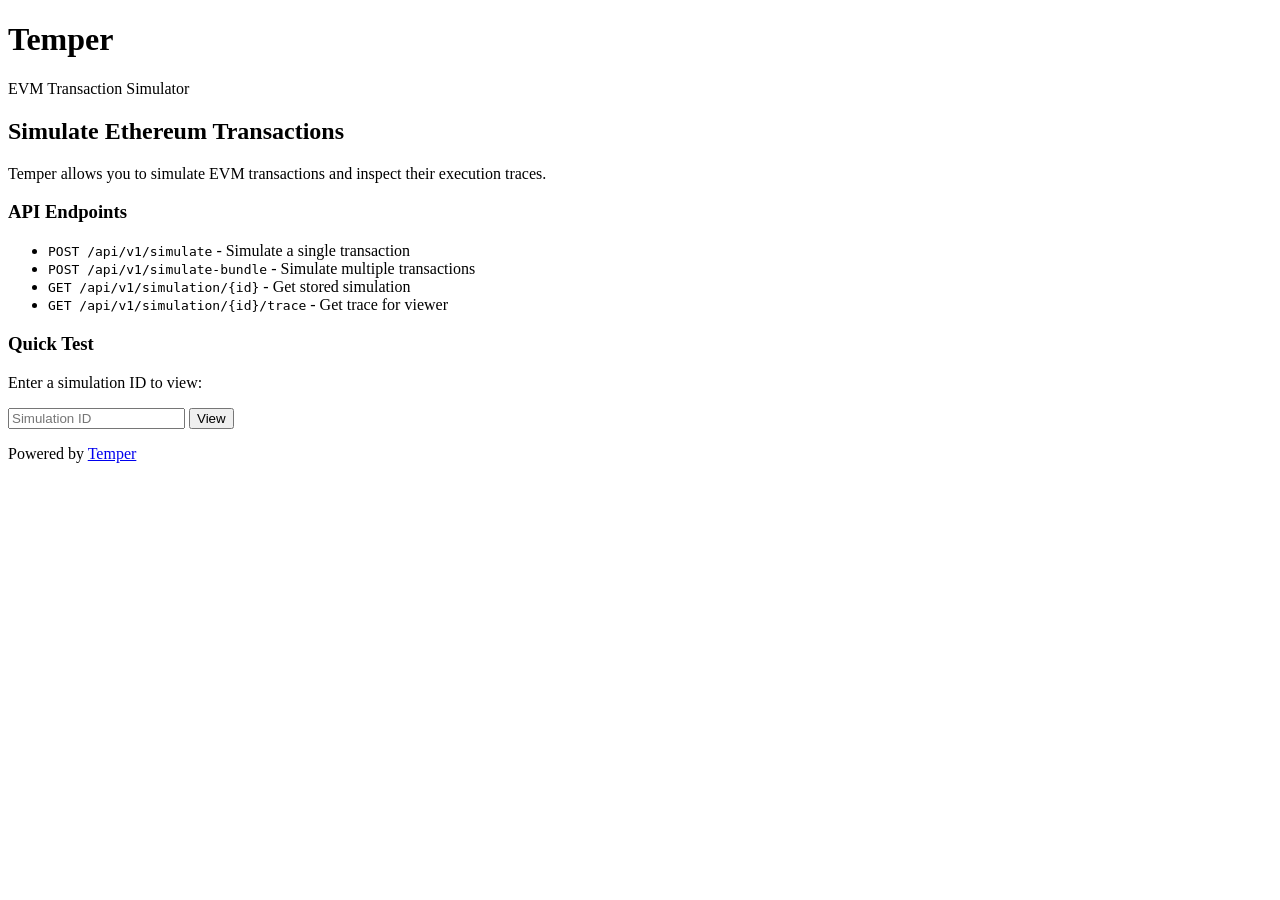
==== web/index.html @ f17a9ed3 "Add simulation viewer UI, debugger, docs, and deployment configs - Restructured into workspace with " ====
<!DOCTYPE html>
<html lang="en">
<head>
    <meta charset="UTF-8">
    <meta name="viewport" content="width=device-width, initial-scale=1.0">
    <title>Temper - EVM Transaction Simulator</title>
    <link rel="stylesheet" href="/static/style.css">
</head>
<body>
    <div id="app">
        <header>
            <h1>Temper</h1>
            <p class="subtitle">EVM Transaction Simulator</p>
        </header>

        <main>
            <section class="intro">
                <h2>Simulate Ethereum Transactions</h2>
                <p>Temper allows you to simulate EVM transactions and inspect their execution traces.</p>

                <div class="api-info">
                    <h3>API Endpoints</h3>
                    <ul>
                        <li><code>POST /api/v1/simulate</code> - Simulate a single transaction</li>
                        <li><code>POST /api/v1/simulate-bundle</code> - Simulate multiple transactions</li>
                        <li><code>GET /api/v1/simulation/{id}</code> - Get stored simulation</li>
                        <li><code>GET /api/v1/simulation/{id}/trace</code> - Get trace for viewer</li>
                    </ul>
                </div>
            </section>

            <section class="quick-test">
                <h3>Quick Test</h3>
                <p>Enter a simulation ID to view:</p>
                <form id="view-form">
                    <input type="text" id="sim-id" placeholder="Simulation ID" />
                    <button type="submit">View</button>
                </form>
            </section>
        </main>

        <footer>
            <p>Powered by <a href="https://github.com/EnsoFinance/temper">Temper</a></p>
        </footer>
    </div>

    <script>
        document.getElementById('view-form').addEventListener('submit', function(e) {
            e.preventDefault();
            const id = document.getElementById('sim-id').value.trim();
            if (id) {
                window.location.href = '/simulation/' + id;
            }
        });
    </script>
</body>
</html>
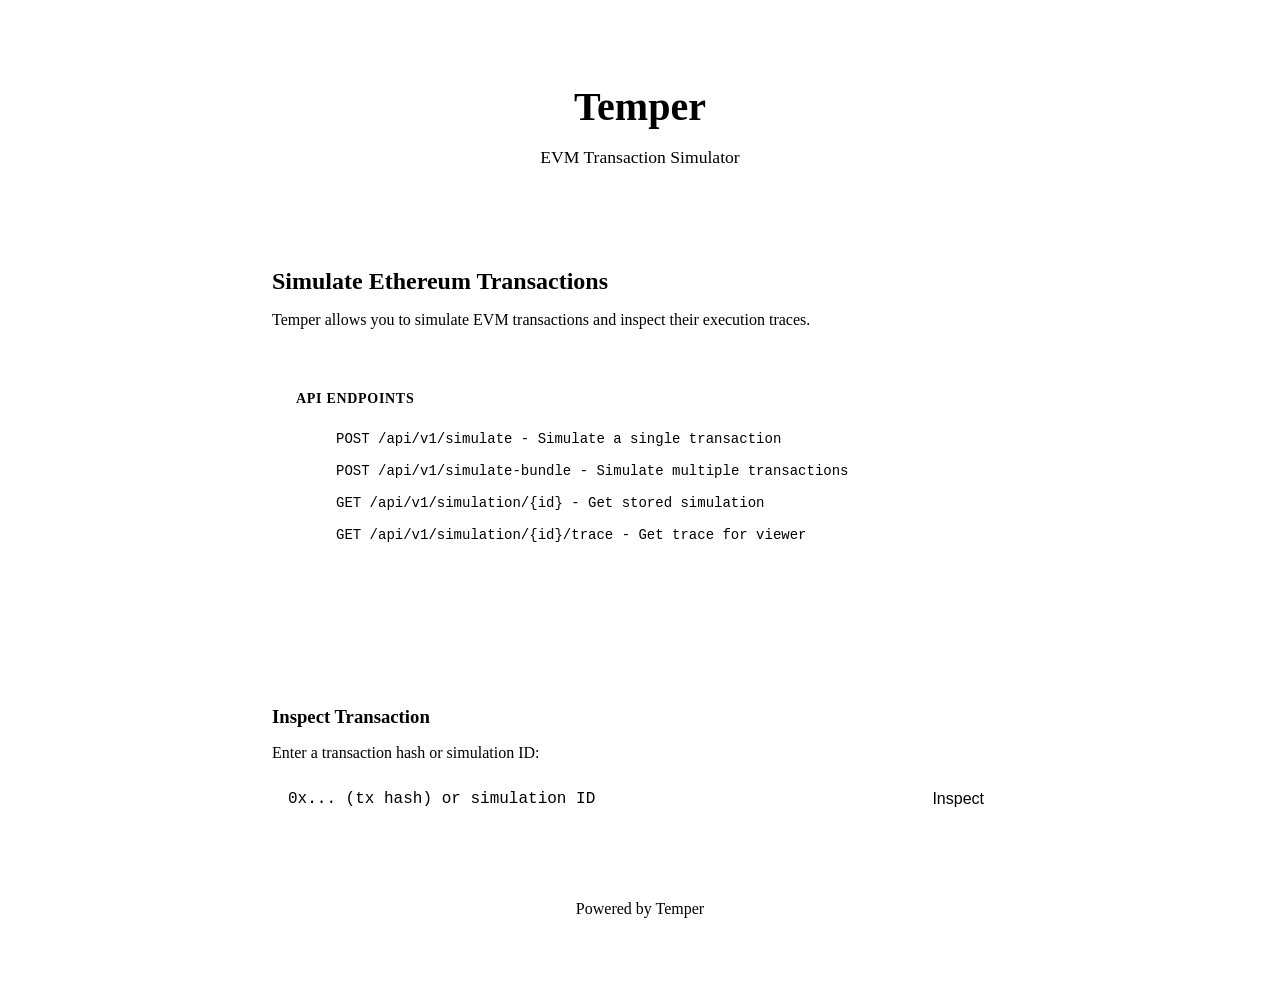
==== commit 066b4fa5: "Update index.html with styled UI and tx hash input - Added inline styles for dark theme - Added chai" ====
--- a/web/index.html
+++ b/web/index.html
@@ -5,6 +5,138 @@
     <meta name="viewport" content="width=device-width, initial-scale=1.0">
     <title>Temper - EVM Transaction Simulator</title>
     <link rel="stylesheet" href="/static/style.css">
+    <style>
+        #app {
+            max-width: 800px;
+            margin: 0 auto;
+            padding: 3rem 2rem;
+        }
+        header {
+            text-align: center;
+            margin-bottom: 3rem;
+            border-bottom: none;
+        }
+        header h1 {
+            font-size: 2.5rem;
+            margin-bottom: 0.5rem;
+        }
+        .subtitle {
+            color: var(--text-secondary);
+            font-size: 1.1rem;
+        }
+        .intro {
+            background: var(--bg-secondary);
+            border: 1px solid var(--border-color);
+            border-radius: 12px;
+            padding: 2rem;
+            margin-bottom: 2rem;
+        }
+        .intro h2 {
+            margin-bottom: 1rem;
+            font-size: 1.5rem;
+        }
+        .intro p {
+            color: var(--text-secondary);
+            margin-bottom: 1.5rem;
+        }
+        .api-info {
+            background: var(--bg-tertiary);
+            border-radius: 8px;
+            padding: 1.5rem;
+        }
+        .api-info h3 {
+            font-size: 0.875rem;
+            text-transform: uppercase;
+            letter-spacing: 0.05em;
+            color: var(--text-muted);
+            margin-bottom: 1rem;
+        }
+        .api-info ul {
+            list-style: none;
+        }
+        .api-info li {
+            padding: 0.5rem 0;
+            font-family: 'IBM Plex Mono', monospace;
+            font-size: 0.875rem;
+            color: var(--text-secondary);
+        }
+        .api-info code {
+            color: var(--accent-blue);
+        }
+        .quick-test {
+            background: var(--bg-secondary);
+            border: 1px solid var(--border-color);
+            border-radius: 12px;
+            padding: 2rem;
+        }
+        .quick-test h3 {
+            margin-bottom: 0.5rem;
+        }
+        .quick-test p {
+            color: var(--text-secondary);
+            margin-bottom: 1rem;
+        }
+        #view-form {
+            display: flex;
+            gap: 0.75rem;
+            flex-wrap: wrap;
+        }
+        #sim-id {
+            flex: 1;
+            min-width: 200px;
+            padding: 0.75rem 1rem;
+            font-size: 1rem;
+            font-family: 'IBM Plex Mono', monospace;
+            background: var(--bg-tertiary);
+            border: 1px solid var(--border-color);
+            border-radius: 8px;
+            color: var(--text-primary);
+            outline: none;
+            transition: border-color 0.2s;
+        }
+        #sim-id:focus {
+            border-color: var(--accent-blue);
+        }
+        #sim-id::placeholder {
+            color: var(--text-muted);
+        }
+        #chain-select {
+            padding: 0.75rem 1rem;
+            font-size: 0.875rem;
+            background: var(--bg-tertiary);
+            border: 1px solid var(--border-color);
+            border-radius: 8px;
+            color: var(--text-primary);
+            cursor: pointer;
+            outline: none;
+        }
+        #chain-select:focus {
+            border-color: var(--accent-blue);
+        }
+        #view-form button {
+            padding: 0.75rem 1.5rem;
+            font-size: 1rem;
+            font-weight: 500;
+            background: var(--accent-blue);
+            border: none;
+            border-radius: 8px;
+            color: #000;
+            cursor: pointer;
+            transition: opacity 0.2s;
+        }
+        #view-form button:hover {
+            opacity: 0.9;
+        }
+        footer {
+            text-align: center;
+            margin-top: 3rem;
+            color: var(--text-muted);
+        }
+        footer a {
+            color: var(--accent-blue);
+            text-decoration: none;
+        }
+    </style>
 </head>
 <body>
     <div id="app">
@@ -30,11 +162,21 @@
             </section>
 
             <section class="quick-test">
-                <h3>Quick Test</h3>
-                <p>Enter a simulation ID to view:</p>
+                <h3>Inspect Transaction</h3>
+                <p>Enter a transaction hash or simulation ID:</p>
                 <form id="view-form">
-                    <input type="text" id="sim-id" placeholder="Simulation ID" />
-                    <button type="submit">View</button>
+                    <input type="text" id="sim-id" placeholder="0x... (tx hash) or simulation ID" />
+                    <select id="chain-select">
+                        <option value="1">Ethereum</option>
+                        <option value="42161">Arbitrum</option>
+                        <option value="10">Optimism</option>
+                        <option value="137">Polygon</option>
+                        <option value="8453">Base</option>
+                        <option value="56">BSC</option>
+                        <option value="43114">Avalanche</option>
+                        <option value="100">Gnosis</option>
+                    </select>
+                    <button type="submit">Inspect</button>
                 </form>
             </section>
         </main>
@@ -47,11 +189,35 @@
     <script>
         document.getElementById('view-form').addEventListener('submit', function(e) {
             e.preventDefault();
-            const id = document.getElementById('sim-id').value.trim();
-            if (id) {
-                window.location.href = '/simulation/' + id;
+            const input = document.getElementById('sim-id').value.trim();
+            const chainId = document.getElementById('chain-select').value;
+
+            if (!input) return;
+
+            // Check if it's a transaction hash (0x + 64 hex chars)
+            const isTxHash = /^0x[a-fA-F0-9]{64}$/.test(input);
+
+            if (isTxHash) {
+                // Redirect to debugger with tx hash
+                window.location.href = '/debug?tx=' + input + '&chain=' + chainId;
+            } else {
+                // Assume it's a simulation ID
+                window.location.href = '/simulation/' + input;
             }
         });
+
+        // Hide chain selector initially, show only for tx hashes
+        const input = document.getElementById('sim-id');
+        const chainSelect = document.getElementById('chain-select');
+
+        input.addEventListener('input', function() {
+            const value = this.value.trim();
+            const isTxHash = /^0x[a-fA-F0-9]{64}$/.test(value) || (value.startsWith('0x') && value.length > 10);
+            chainSelect.style.display = isTxHash ? 'inline-block' : 'none';
+        });
+
+        // Initially hide chain selector
+        chainSelect.style.display = 'none';
     </script>
 </body>
 </html>
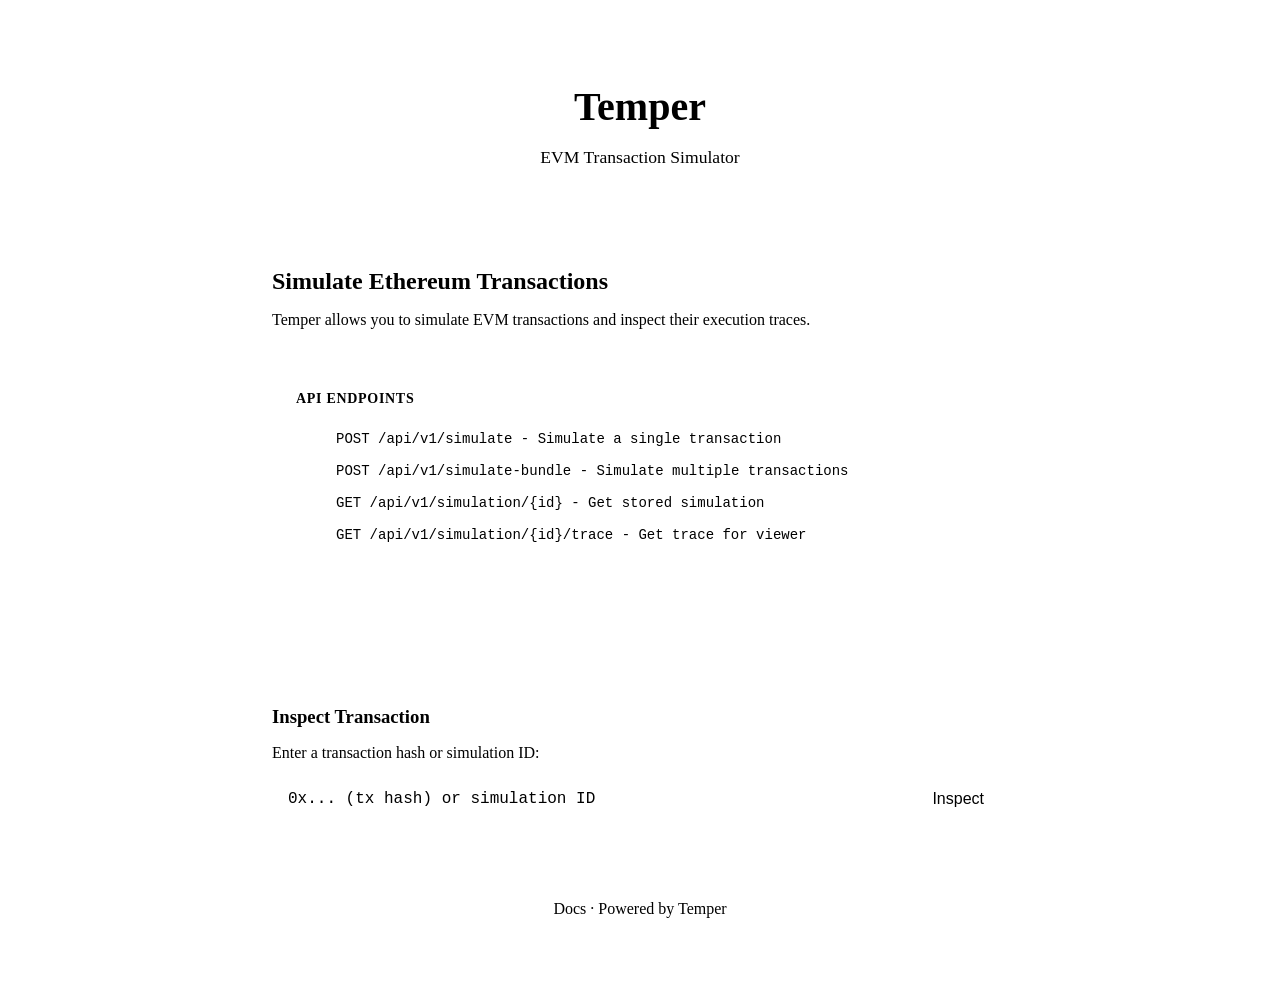
==== commit 66404fef: "Add in-website docs page and fix debugger precompile filter for Tempo - /docs: full single-page docu" ====
--- a/web/index.html
+++ b/web/index.html
@@ -167,14 +167,21 @@
                 <form id="view-form">
                     <input type="text" id="sim-id" placeholder="0x... (tx hash) or simulation ID" />
                     <select id="chain-select">
-                        <option value="1">Ethereum</option>
-                        <option value="42161">Arbitrum</option>
-                        <option value="10">Optimism</option>
-                        <option value="137">Polygon</option>
-                        <option value="8453">Base</option>
-                        <option value="56">BSC</option>
-                        <option value="43114">Avalanche</option>
-                        <option value="100">Gnosis</option>
+                        <optgroup label="Tempo">
+                            <option value="4217">Tempo Mainnet</option>
+                            <option value="42429">Tempo Testnet</option>
+                            <option value="42431">Tempo Moderato</option>
+                        </optgroup>
+                        <optgroup label="Ethereum L1/L2">
+                            <option value="1">Ethereum</option>
+                            <option value="42161">Arbitrum</option>
+                            <option value="10">Optimism</option>
+                            <option value="137">Polygon</option>
+                            <option value="8453">Base</option>
+                            <option value="56">BSC</option>
+                            <option value="43114">Avalanche</option>
+                            <option value="100">Gnosis</option>
+                        </optgroup>
                     </select>
                     <button type="submit">Inspect</button>
                 </form>
@@ -182,15 +189,16 @@
         </main>
 
         <footer>
-            <p>Powered by <a href="https://github.com/EnsoFinance/temper">Temper</a></p>
+            <p><a href="/docs">Docs</a> · Powered by <a href="https://github.com/milonite/temper-test">Temper</a></p>
         </footer>
     </div>
 
     <script>
-        document.getElementById('view-form').addEventListener('submit', function(e) {
+        document.getElementById('view-form').addEventListener('submit', async function(e) {
             e.preventDefault();
             const input = document.getElementById('sim-id').value.trim();
             const chainId = document.getElementById('chain-select').value;
+            const button = this.querySelector('button');
 
             if (!input) return;
 
@@ -198,8 +206,37 @@
             const isTxHash = /^0x[a-fA-F0-9]{64}$/.test(input);
 
             if (isTxHash) {
-                // Redirect to debugger with tx hash
-                window.location.href = '/debug?tx=' + input + '&chain=' + chainId;
+                // For tx hashes, call simulate API to fetch and store the trace
+                button.disabled = true;
+                button.textContent = 'Loading...';
+
+                try {
+                    const response = await fetch('/api/v1/simulate', {
+                        method: 'POST',
+                        headers: { 'Content-Type': 'application/json' },
+                        body: JSON.stringify({
+                            chain_id: parseInt(chainId),
+                            tx_hash: input
+                        })
+                    });
+
+                    if (!response.ok) {
+                        throw new Error('Failed to fetch transaction');
+                    }
+
+                    const result = await response.json();
+                    // Redirect to simulation view (which has the debugger button)
+                    if (result.id) {
+                        window.location.href = '/simulation/' + result.id;
+                    } else {
+                        // Fallback to debugger if no ID returned
+                        window.location.href = '/debug?tx=' + input + '&chain=' + chainId;
+                    }
+                } catch (err) {
+                    alert('Error: ' + err.message);
+                    button.disabled = false;
+                    button.textContent = 'Inspect';
+                }
             } else {
                 // Assume it's a simulation ID
                 window.location.href = '/simulation/' + input;
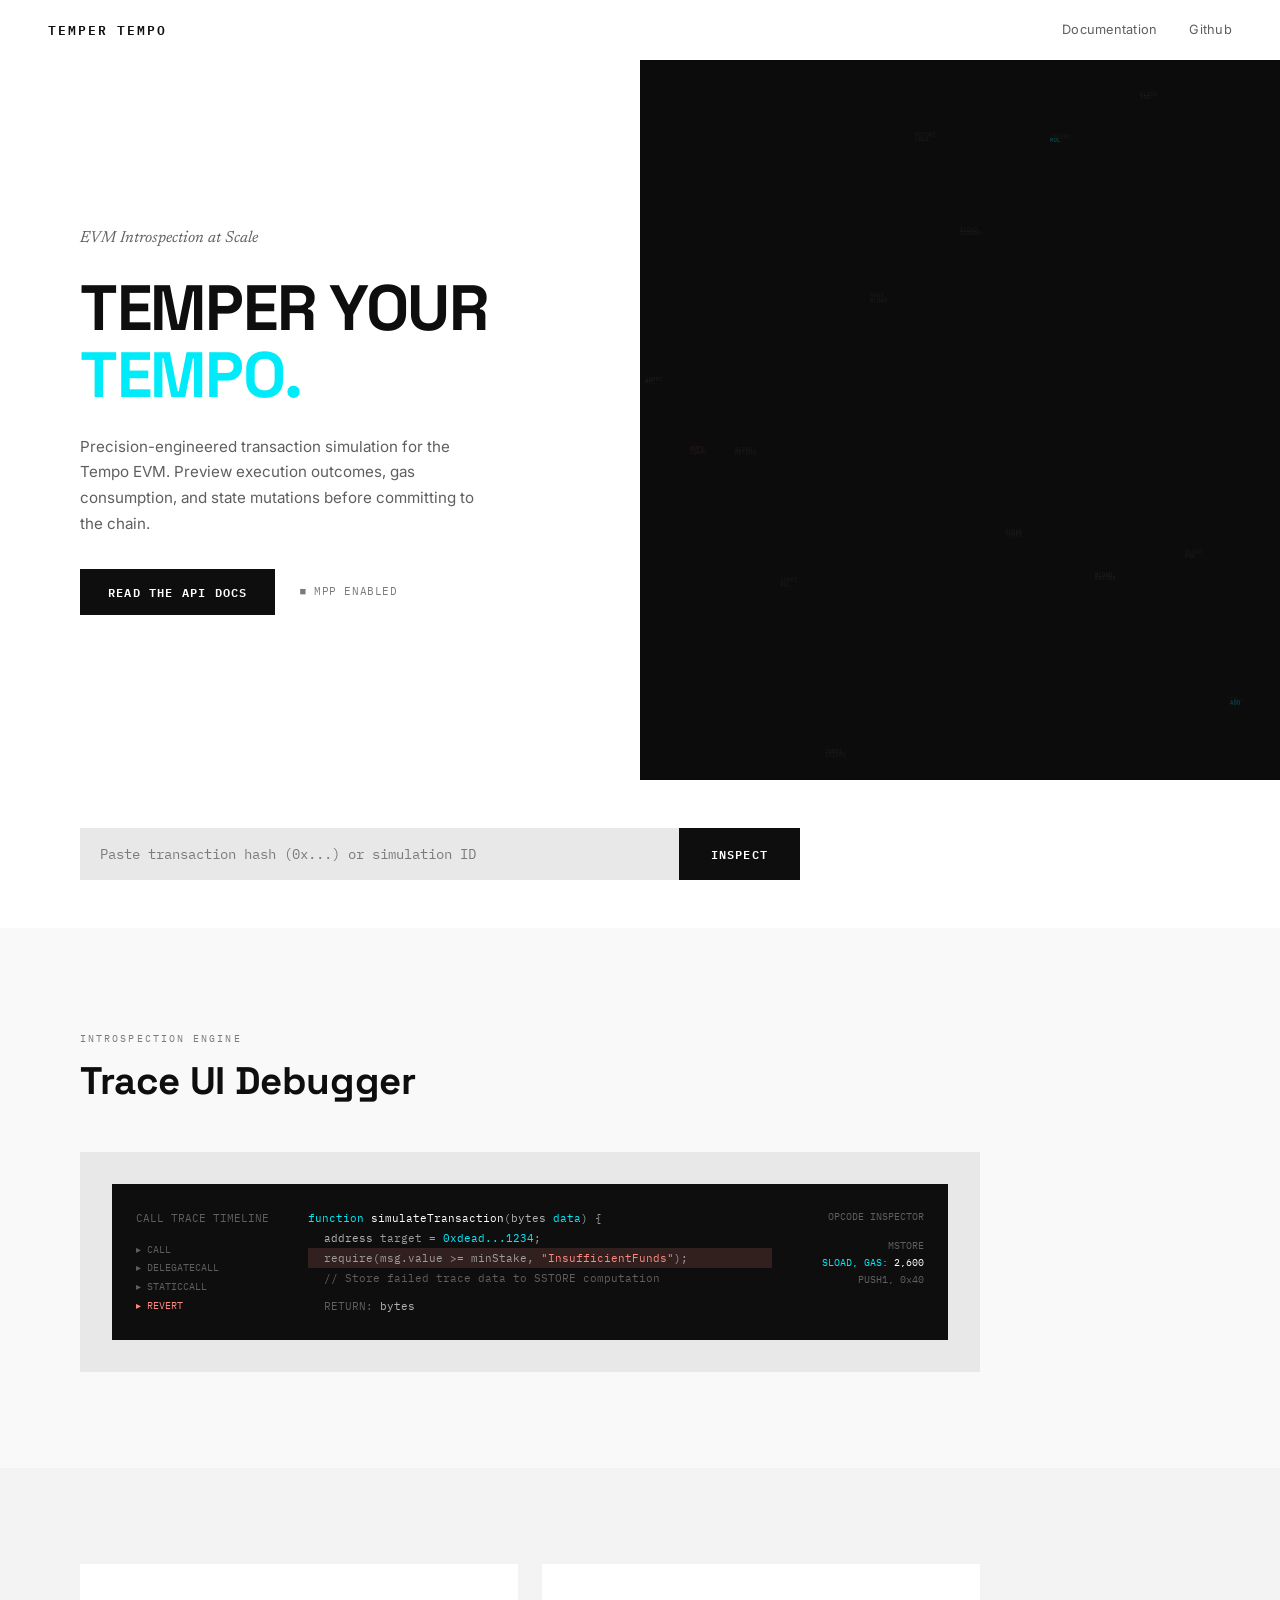
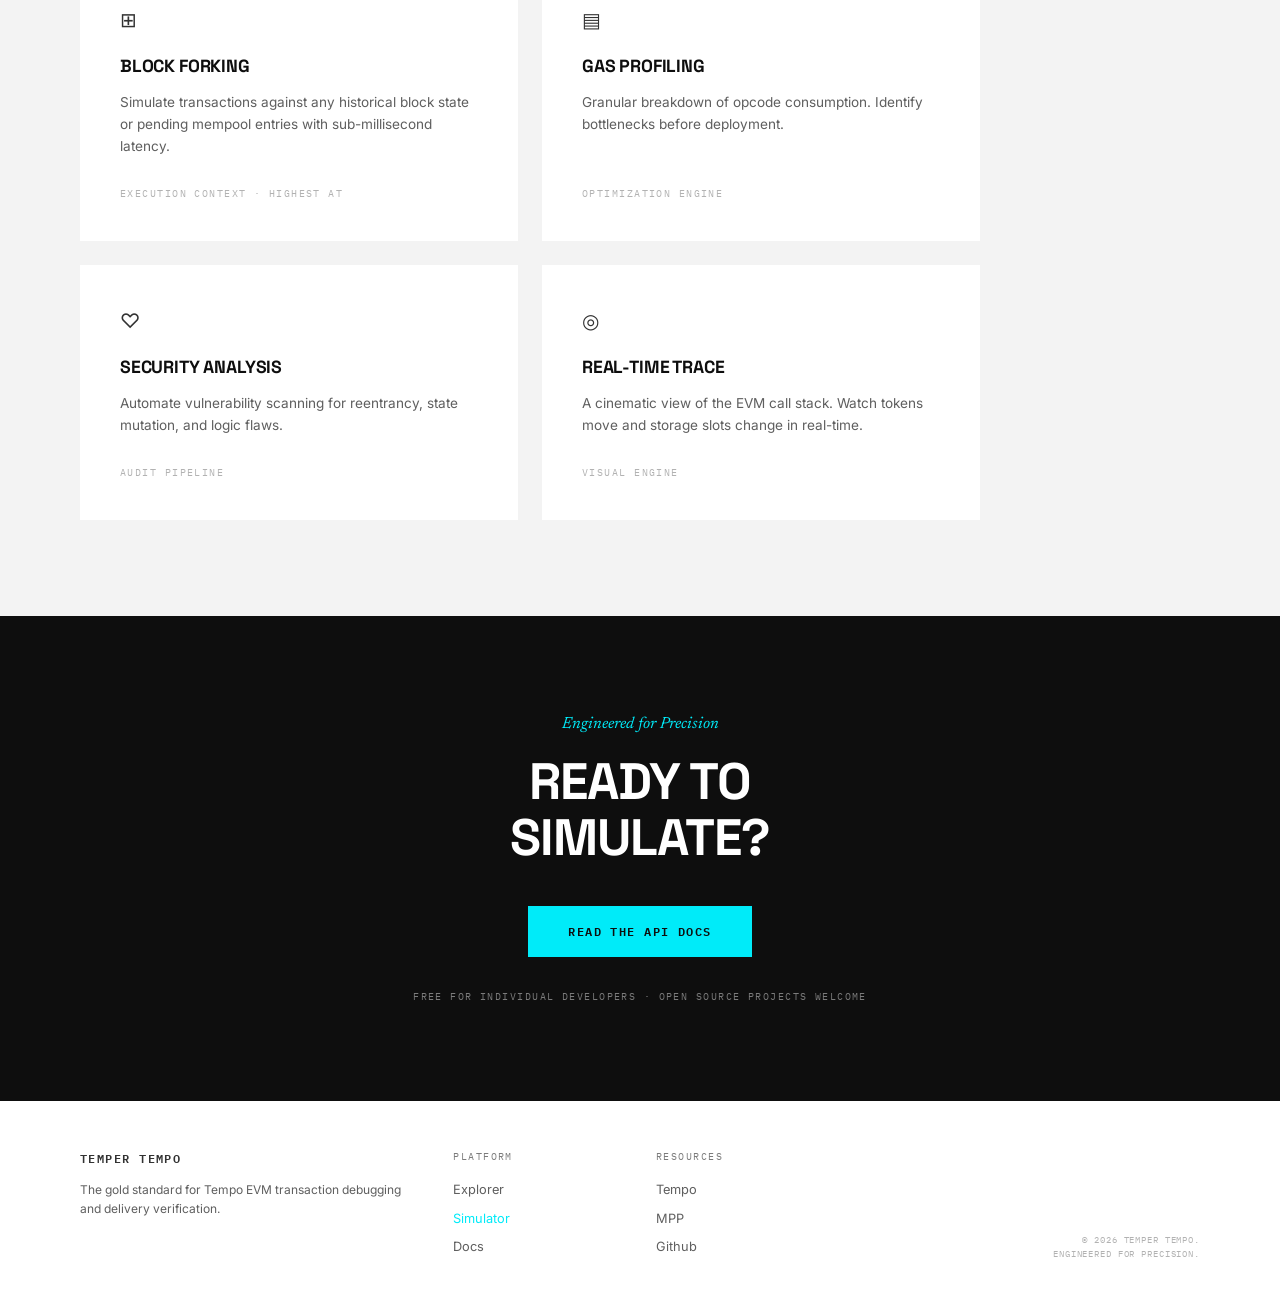
==== commit 9006630b: "Redesign home page with Kinetic Monolith design system Implement the Stitch Y2K Crypto Swap Interfac" ====
--- a/web/index.html
+++ b/web/index.html
@@ -3,258 +3,644 @@
 <head>
     <meta charset="UTF-8">
     <meta name="viewport" content="width=device-width, initial-scale=1.0">
-    <title>Temper - EVM Transaction Simulator</title>
-    <link rel="stylesheet" href="/static/style.css">
+    <title>Temper Tempo — EVM Transaction Simulator</title>
+    <link rel="preconnect" href="https://fonts.googleapis.com">
+    <link rel="preconnect" href="https://fonts.gstatic.com" crossorigin>
+    <link href="https://fonts.googleapis.com/css2?family=IBM+Plex+Mono:wght@400;500;600&family=Inter:wght@400;500;600&family=Newsreader:ital,wght@0,400;0,700;1,400&family=Space+Grotesk:wght@500;700&display=swap" rel="stylesheet">
     <style>
-        #app {
-            max-width: 800px;
-            margin: 0 auto;
-            padding: 3rem 2rem;
-        }
-        header {
-            text-align: center;
-            margin-bottom: 3rem;
-            border-bottom: none;
-        }
-        header h1 {
-            font-size: 2.5rem;
-            margin-bottom: 0.5rem;
-        }
-        .subtitle {
-            color: var(--text-secondary);
-            font-size: 1.1rem;
-        }
-        .intro {
-            background: var(--bg-secondary);
-            border: 1px solid var(--border-color);
-            border-radius: 12px;
-            padding: 2rem;
-            margin-bottom: 2rem;
-        }
-        .intro h2 {
+        /* === Design System: The Kinetic Monolith === */
+        *, *::before, *::after { margin: 0; padding: 0; box-sizing: border-box; }
+
+        :root {
+            --surface: #f9f9f9;
+            --surface-lowest: #ffffff;
+            --surface-low: #f3f3f3;
+            --surface-container: #eeeeee;
+            --surface-high: #e8e8e8;
+            --surface-highest: #e2e2e2;
+            --inverse-surface: #0e0e0e;
+            --on-surface: #323232;
+            --on-surface-variant: #5f5f5f;
+            --outline: #7b7b7b;
+            --outline-variant: #b2b2b2;
+            --primary: #006970;
+            --primary-cyan: #00ebf9;
+            --inverse-primary: #00eefc;
+            --error: #9f403d;
+            --error-container: #fe8983;
+            --primary-container: #7df4ff;
+
+            --font-heading: 'Space Grotesk', sans-serif;
+            --font-serif: 'Newsreader', Georgia, serif;
+            --font-body: 'Inter', sans-serif;
+            --font-mono: 'IBM Plex Mono', monospace;
+        }
+
+        body {
+            font-family: var(--font-body);
+            background: var(--surface);
+            color: var(--on-surface);
+            line-height: 1.6;
+            -webkit-font-smoothing: antialiased;
+        }
+
+        /* No border-radius anywhere — 0px corners */
+
+        /* === NAV === */
+        .nav {
+            display: flex;
+            align-items: center;
+            justify-content: space-between;
+            padding: 1.25rem 3rem;
+            background: var(--surface-lowest);
+        }
+        .nav-logo {
+            font-family: var(--font-mono);
+            font-weight: 600;
+            font-size: 0.8rem;
+            letter-spacing: 0.15em;
+            text-transform: uppercase;
+            color: var(--inverse-surface);
+            text-decoration: none;
+        }
+        .nav-links { display: flex; gap: 2rem; }
+        .nav-links a {
+            font-family: var(--font-body);
+            font-size: 0.8rem;
+            color: var(--on-surface-variant);
+            text-decoration: none;
+            letter-spacing: 0.02em;
+        }
+        .nav-links a:hover { color: var(--inverse-surface); }
+
+        /* === HERO === */
+        .hero {
+            display: grid;
+            grid-template-columns: 1fr 1fr;
+            min-height: 80vh;
+            background: var(--surface-lowest);
+            overflow: hidden;
+        }
+        .hero-content {
+            padding: 5rem 3rem 5rem 5rem;
+            display: flex;
+            flex-direction: column;
+            justify-content: center;
+            gap: 1.5rem;
+        }
+        .hero-eyebrow {
+            font-family: var(--font-serif);
+            font-style: italic;
+            font-size: 1rem;
+            color: var(--on-surface-variant);
+        }
+        .hero-title {
+            font-family: var(--font-heading);
+            font-weight: 700;
+            font-size: clamp(2.5rem, 5vw, 4rem);
+            line-height: 1.05;
+            letter-spacing: -0.02em;
+            color: var(--inverse-surface);
+        }
+        .hero-title .accent { color: var(--primary-cyan); }
+        .hero-desc {
+            font-size: 0.95rem;
+            color: var(--on-surface-variant);
+            max-width: 420px;
+            line-height: 1.7;
+        }
+        .hero-actions { display: flex; align-items: center; gap: 1.5rem; margin-top: 0.5rem; }
+        .btn-primary {
+            display: inline-block;
+            padding: 0.85rem 1.75rem;
+            background: var(--inverse-surface);
+            color: var(--surface-lowest);
+            font-family: var(--font-mono);
+            font-size: 0.75rem;
+            font-weight: 600;
+            letter-spacing: 0.1em;
+            text-transform: uppercase;
+            text-decoration: none;
+            border: none;
+            cursor: pointer;
+            transition: background 0.2s;
+        }
+        .btn-primary:hover { background: var(--primary-cyan); color: var(--inverse-surface); }
+        .version-badge {
+            font-family: var(--font-mono);
+            font-size: 0.7rem;
+            color: var(--outline);
+            letter-spacing: 0.05em;
+        }
+
+        /* Hero illustration — EVM trace matrix */
+        .hero-visual {
+            position: relative;
+            background: var(--inverse-surface);
+            overflow: hidden;
+        }
+        .trace-matrix {
+            position: absolute;
+            inset: 0;
+            opacity: 0.5;
+        }
+        .trace-matrix canvas { width: 100%; height: 100%; }
+
+        /* === SECTIONS === */
+        .section {
+            padding: 6rem 5rem;
+        }
+        .section-label {
+            font-family: var(--font-mono);
+            font-size: 0.65rem;
+            letter-spacing: 0.2em;
+            text-transform: uppercase;
+            color: var(--outline);
             margin-bottom: 1rem;
-            font-size: 1.5rem;
-        }
-        .intro p {
-            color: var(--text-secondary);
-            margin-bottom: 1.5rem;
-        }
-        .api-info {
-            background: var(--bg-tertiary);
-            border-radius: 8px;
-            padding: 1.5rem;
-        }
-        .api-info h3 {
-            font-size: 0.875rem;
-            text-transform: uppercase;
-            letter-spacing: 0.05em;
-            color: var(--text-muted);
-            margin-bottom: 1rem;
-        }
-        .api-info ul {
-            list-style: none;
-        }
-        .api-info li {
-            padding: 0.5rem 0;
-            font-family: 'IBM Plex Mono', monospace;
-            font-size: 0.875rem;
-            color: var(--text-secondary);
-        }
-        .api-info code {
-            color: var(--accent-blue);
-        }
-        .quick-test {
-            background: var(--bg-secondary);
-            border: 1px solid var(--border-color);
-            border-radius: 12px;
-            padding: 2rem;
-        }
-        .quick-test h3 {
-            margin-bottom: 0.5rem;
-        }
-        .quick-test p {
-            color: var(--text-secondary);
-            margin-bottom: 1rem;
-        }
-        #view-form {
+        }
+        .section-title {
+            font-family: var(--font-heading);
+            font-weight: 700;
+            font-size: clamp(1.8rem, 3vw, 2.5rem);
+            letter-spacing: -0.01em;
+            color: var(--inverse-surface);
+            margin-bottom: 2.5rem;
+        }
+
+        /* === INSPECT FORM === */
+        .inspect-section {
+            background: var(--surface-lowest);
+            padding: 3rem 5rem;
+        }
+        .inspect-form {
             display: flex;
-            gap: 0.75rem;
-            flex-wrap: wrap;
-        }
-        #sim-id {
+            gap: 0;
+            max-width: 720px;
+        }
+        .inspect-input {
             flex: 1;
-            min-width: 200px;
-            padding: 0.75rem 1rem;
-            font-size: 1rem;
-            font-family: 'IBM Plex Mono', monospace;
-            background: var(--bg-tertiary);
-            border: 1px solid var(--border-color);
-            border-radius: 8px;
-            color: var(--text-primary);
+            padding: 1rem 1.25rem;
+            font-family: var(--font-mono);
+            font-size: 0.85rem;
+            background: var(--surface-high);
+            border: none;
+            color: var(--inverse-surface);
             outline: none;
-            transition: border-color 0.2s;
-        }
-        #sim-id:focus {
-            border-color: var(--accent-blue);
-        }
-        #sim-id::placeholder {
-            color: var(--text-muted);
-        }
-        #chain-select {
-            padding: 0.75rem 1rem;
-            font-size: 0.875rem;
-            background: var(--bg-tertiary);
-            border: 1px solid var(--border-color);
-            border-radius: 8px;
-            color: var(--text-primary);
+        }
+        .inspect-input::placeholder { color: var(--outline); }
+        .inspect-select {
+            padding: 1rem;
+            font-family: var(--font-mono);
+            font-size: 0.75rem;
+            background: var(--surface-container);
+            border: none;
+            color: var(--on-surface);
             cursor: pointer;
             outline: none;
-        }
-        #chain-select:focus {
-            border-color: var(--accent-blue);
-        }
-        #view-form button {
-            padding: 0.75rem 1.5rem;
+            display: none;
+        }
+        .inspect-btn {
+            padding: 1rem 2rem;
+            font-family: var(--font-mono);
+            font-size: 0.75rem;
+            font-weight: 600;
+            letter-spacing: 0.1em;
+            text-transform: uppercase;
+            background: var(--inverse-surface);
+            color: var(--surface-lowest);
+            border: none;
+            cursor: pointer;
+            transition: background 0.2s;
+        }
+        .inspect-btn:hover { background: var(--primary-cyan); color: var(--inverse-surface); }
+        .inspect-btn:disabled { opacity: 0.5; cursor: wait; }
+
+        /* === DEBUGGER PREVIEW === */
+        .debugger-preview {
+            background: var(--surface);
+        }
+        .debugger-img {
+            width: 100%;
+            max-width: 900px;
+            margin: 0 auto;
+            display: block;
+            box-shadow: 0 8px 40px rgba(0,0,0,0.08);
+        }
+
+        /* === FEATURE CARDS === */
+        .features {
+            display: grid;
+            grid-template-columns: 1fr 1fr;
+            gap: 1.5rem;
+            max-width: 900px;
+        }
+        .feature-card {
+            background: var(--surface-lowest);
+            padding: 2.5rem;
+            display: flex;
+            flex-direction: column;
+            gap: 0.75rem;
+            transition: box-shadow 0.2s;
+            position: relative;
+        }
+        .feature-card::before {
+            content: '';
+            position: absolute;
+            left: 0;
+            top: 0;
+            bottom: 0;
+            width: 0;
+            background: var(--primary-cyan);
+            transition: width 0.2s;
+        }
+        .feature-card:hover::before { width: 4px; }
+        .feature-icon {
+            font-size: 1.25rem;
+            margin-bottom: 0.25rem;
+        }
+        .feature-title {
+            font-family: var(--font-heading);
+            font-weight: 700;
+            font-size: 1.1rem;
+            letter-spacing: -0.01em;
+            color: var(--inverse-surface);
+            text-transform: uppercase;
+        }
+        .feature-desc {
+            font-size: 0.85rem;
+            color: var(--on-surface-variant);
+            line-height: 1.6;
+        }
+        .feature-meta {
+            font-family: var(--font-mono);
+            font-size: 0.6rem;
+            letter-spacing: 0.15em;
+            text-transform: uppercase;
+            color: var(--outline-variant);
+            margin-top: auto;
+            padding-top: 1rem;
+        }
+
+        /* === CTA === */
+        .cta {
+            background: var(--inverse-surface);
+            padding: 6rem 5rem;
+            text-align: center;
+        }
+        .cta-eyebrow {
+            font-family: var(--font-serif);
+            font-style: italic;
             font-size: 1rem;
-            font-weight: 500;
-            background: var(--accent-blue);
+            color: var(--primary-cyan);
+            margin-bottom: 1rem;
+        }
+        .cta-title {
+            font-family: var(--font-heading);
+            font-weight: 700;
+            font-size: clamp(2rem, 4vw, 3.5rem);
+            color: var(--surface-lowest);
+            letter-spacing: -0.02em;
+            line-height: 1.1;
+            margin-bottom: 2.5rem;
+        }
+        .btn-cta {
+            display: inline-block;
+            padding: 1rem 2.5rem;
+            background: var(--primary-cyan);
+            color: var(--inverse-surface);
+            font-family: var(--font-mono);
+            font-size: 0.75rem;
+            font-weight: 600;
+            letter-spacing: 0.12em;
+            text-transform: uppercase;
+            text-decoration: none;
             border: none;
-            border-radius: 8px;
-            color: #000;
             cursor: pointer;
             transition: opacity 0.2s;
         }
-        #view-form button:hover {
-            opacity: 0.9;
-        }
-        footer {
-            text-align: center;
-            margin-top: 3rem;
-            color: var(--text-muted);
-        }
-        footer a {
-            color: var(--accent-blue);
+        .btn-cta:hover { opacity: 0.85; }
+        .cta-note {
+            font-family: var(--font-mono);
+            font-size: 0.6rem;
+            letter-spacing: 0.15em;
+            text-transform: uppercase;
+            color: var(--outline);
+            margin-top: 2rem;
+        }
+
+        /* === FOOTER === */
+        .footer {
+            background: var(--surface-lowest);
+            padding: 3rem 5rem;
+            display: grid;
+            grid-template-columns: 2fr 1fr 1fr 2fr;
+            gap: 2rem;
+            font-size: 0.8rem;
+        }
+        .footer-brand-name {
+            font-family: var(--font-mono);
+            font-weight: 600;
+            font-size: 0.75rem;
+            letter-spacing: 0.12em;
+            text-transform: uppercase;
+            margin-bottom: 0.75rem;
+        }
+        .footer-brand-desc {
+            font-size: 0.75rem;
+            color: var(--on-surface-variant);
+            line-height: 1.6;
+        }
+        .footer-col-title {
+            font-family: var(--font-mono);
+            font-size: 0.6rem;
+            letter-spacing: 0.15em;
+            text-transform: uppercase;
+            color: var(--outline);
+            margin-bottom: 0.75rem;
+        }
+        .footer-col a {
+            display: block;
+            color: var(--on-surface-variant);
             text-decoration: none;
+            font-size: 0.8rem;
+            padding: 0.25rem 0;
+        }
+        .footer-col a:hover { color: var(--inverse-surface); }
+        .footer-col a.active { color: var(--primary-cyan); }
+        .footer-copy {
+            text-align: right;
+            font-family: var(--font-mono);
+            font-size: 0.55rem;
+            letter-spacing: 0.1em;
+            text-transform: uppercase;
+            color: var(--outline-variant);
+            display: flex;
+            flex-direction: column;
+            justify-content: flex-end;
+        }
+
+        @media (max-width: 768px) {
+            .hero { grid-template-columns: 1fr; }
+            .hero-visual { min-height: 300px; }
+            .hero-content, .section, .cta, .inspect-section { padding-left: 2rem; padding-right: 2rem; }
+            .features { grid-template-columns: 1fr; }
+            .footer { grid-template-columns: 1fr 1fr; }
+            .nav { padding: 1rem 2rem; }
+            .inspect-form { flex-direction: column; }
         }
     </style>
 </head>
 <body>
-    <div id="app">
-        <header>
-            <h1>Temper</h1>
-            <p class="subtitle">EVM Transaction Simulator</p>
-        </header>
-
-        <main>
-            <section class="intro">
-                <h2>Simulate Ethereum Transactions</h2>
-                <p>Temper allows you to simulate EVM transactions and inspect their execution traces.</p>
-
-                <div class="api-info">
-                    <h3>API Endpoints</h3>
-                    <ul>
-                        <li><code>POST /api/v1/simulate</code> - Simulate a single transaction</li>
-                        <li><code>POST /api/v1/simulate-bundle</code> - Simulate multiple transactions</li>
-                        <li><code>GET /api/v1/simulation/{id}</code> - Get stored simulation</li>
-                        <li><code>GET /api/v1/simulation/{id}/trace</code> - Get trace for viewer</li>
-                    </ul>
+    <!-- NAV -->
+    <nav class="nav">
+        <a href="/" class="nav-logo">Temper Tempo</a>
+        <div class="nav-links">
+            <a href="/docs">Documentation</a>
+            <a href="https://github.com/milonite/temper-test" target="_blank">Github</a>
+        </div>
+    </nav>
+
+    <!-- HERO -->
+    <section class="hero">
+        <div class="hero-content">
+            <span class="hero-eyebrow">EVM Introspection at Scale</span>
+            <h1 class="hero-title">TEMPER YOUR<br><span class="accent">TEMPO.</span></h1>
+            <p class="hero-desc">Precision-engineered transaction simulation for the Tempo EVM. Preview execution outcomes, gas consumption, and state mutations before committing to the chain.</p>
+            <div class="hero-actions">
+                <a href="/docs" class="btn-primary">Read the API Docs</a>
+                <span class="version-badge">&#9632; MPP ENABLED</span>
+            </div>
+        </div>
+        <div class="hero-visual">
+            <div class="trace-matrix"><canvas id="matrixCanvas"></canvas></div>
+        </div>
+    </section>
+
+    <!-- INSPECT -->
+    <section class="inspect-section">
+        <form class="inspect-form" id="inspect-form">
+            <input type="text" class="inspect-input" id="sim-id" placeholder="Paste transaction hash (0x...) or simulation ID" />
+            <select class="inspect-select" id="chain-select">
+                <optgroup label="Tempo">
+                    <option value="4217">Tempo Mainnet</option>
+                    <option value="42429">Tempo Testnet</option>
+                </optgroup>
+                <optgroup label="Ethereum">
+                    <option value="1">Ethereum</option>
+                    <option value="42161">Arbitrum</option>
+                    <option value="10">Optimism</option>
+                    <option value="8453">Base</option>
+                </optgroup>
+            </select>
+            <button type="submit" class="inspect-btn" id="inspect-btn">Inspect</button>
+        </form>
+    </section>
+
+    <!-- DEBUGGER PREVIEW -->
+    <section class="section debugger-preview">
+        <span class="section-label">Introspection Engine</span>
+        <h2 class="section-title">Trace UI Debugger</h2>
+        <div style="background: var(--surface-high); padding: 2rem; max-width: 900px;">
+            <div style="background: var(--inverse-surface); padding: 1.5rem; font-family: var(--font-mono); font-size: 0.7rem; color: #9d9d9d; line-height: 1.8; overflow: hidden; max-height: 220px;">
+                <div style="display: flex; gap: 2rem;">
+                    <div style="color: #5f5f5f; min-width: 140px;">
+                        <div>CALL TRACE TIMELINE</div>
+                        <div style="margin-top: 0.75rem; font-size: 0.65rem;">
+                            <div>▸ CALL</div>
+                            <div>▸ DELEGATECALL</div>
+                            <div>▸ STATICCALL</div>
+                            <div style="color: var(--error-container);">▸ REVERT</div>
+                        </div>
+                    </div>
+                    <div style="flex: 1;">
+                        <div><span style="color: #00ebf9;">function</span> <span style="color: #fff;">simulateTransaction</span>(<span style="color: #b2b2b2;">bytes</span> <span style="color: #00ebf9;">data</span>) {</div>
+                        <div style="padding-left: 1rem;"><span style="color: #b2b2b2;">address</span> target = <span style="color: #00ebf9;">0xdead...1234</span>;</div>
+                        <div style="padding-left: 1rem; background: rgba(254,137,131,0.15);">require(msg.value >= minStake, <span style="color: var(--error-container);">"InsufficientFunds"</span>);</div>
+                        <div style="padding-left: 1rem;"><span style="color: #5f5f5f;">// Store failed trace data to SSTORE computation</span></div>
+                        <div style="padding-left: 1rem; margin-top: 0.5rem;">
+                            <span style="color: #5f5f5f;">RETURN:</span>
+                            <span style="color: #b2b2b2;">bytes</span>
+                        </div>
+                    </div>
+                    <div style="min-width: 120px; text-align: right; color: #5f5f5f; font-size: 0.6rem;">
+                        <div>OPCODE INSPECTOR</div>
+                        <div style="margin-top: 0.75rem;">
+                            <div>MSTORE</div>
+                            <div style="color: var(--primary-cyan);">SLOAD, GAS: <span style="color: #fff;">2,600</span></div>
+                            <div>PUSH1, 0x40</div>
+                        </div>
+                    </div>
                 </div>
-            </section>
-
-            <section class="quick-test">
-                <h3>Inspect Transaction</h3>
-                <p>Enter a transaction hash or simulation ID:</p>
-                <form id="view-form">
-                    <input type="text" id="sim-id" placeholder="0x... (tx hash) or simulation ID" />
-                    <select id="chain-select">
-                        <optgroup label="Tempo">
-                            <option value="4217">Tempo Mainnet</option>
-                            <option value="42429">Tempo Testnet</option>
-                            <option value="42431">Tempo Moderato</option>
-                        </optgroup>
-                        <optgroup label="Ethereum L1/L2">
-                            <option value="1">Ethereum</option>
-                            <option value="42161">Arbitrum</option>
-                            <option value="10">Optimism</option>
-                            <option value="137">Polygon</option>
-                            <option value="8453">Base</option>
-                            <option value="56">BSC</option>
-                            <option value="43114">Avalanche</option>
-                            <option value="100">Gnosis</option>
-                        </optgroup>
-                    </select>
-                    <button type="submit">Inspect</button>
-                </form>
-            </section>
-        </main>
-
-        <footer>
-            <p><a href="/docs">Docs</a> · Powered by <a href="https://github.com/milonite/temper-test">Temper</a></p>
-        </footer>
-    </div>
+            </div>
+        </div>
+    </section>
+
+    <!-- FEATURES -->
+    <section class="section" style="background: var(--surface-low);">
+        <div class="features">
+            <div class="feature-card">
+                <div class="feature-icon">⊞</div>
+                <div class="feature-title">Block Forking</div>
+                <p class="feature-desc">Simulate transactions against any historical block state or pending mempool entries with sub-millisecond latency.</p>
+                <div class="feature-meta">Execution Context · Highest At</div>
+            </div>
+            <div class="feature-card">
+                <div class="feature-icon">▤</div>
+                <div class="feature-title">Gas Profiling</div>
+                <p class="feature-desc">Granular breakdown of opcode consumption. Identify bottlenecks before deployment.</p>
+                <div class="feature-meta">Optimization Engine</div>
+            </div>
+            <div class="feature-card">
+                <div class="feature-icon">♡</div>
+                <div class="feature-title">Security Analysis</div>
+                <p class="feature-desc">Automate vulnerability scanning for reentrancy, state mutation, and logic flaws.</p>
+                <div class="feature-meta">Audit Pipeline</div>
+            </div>
+            <div class="feature-card">
+                <div class="feature-icon">◎</div>
+                <div class="feature-title">Real-Time Trace</div>
+                <p class="feature-desc">A cinematic view of the EVM call stack. Watch tokens move and storage slots change in real-time.</p>
+                <div class="feature-meta">Visual Engine</div>
+            </div>
+        </div>
+    </section>
+
+    <!-- CTA -->
+    <section class="cta">
+        <div class="cta-eyebrow">Engineered for Precision</div>
+        <h2 class="cta-title">READY TO<br>SIMULATE?</h2>
+        <a href="/docs" class="btn-cta">Read the API Docs</a>
+        <div class="cta-note">Free for individual developers · Open source projects welcome</div>
+    </section>
+
+    <!-- FOOTER -->
+    <footer class="footer">
+        <div>
+            <div class="footer-brand-name">Temper Tempo</div>
+            <p class="footer-brand-desc">The gold standard for Tempo EVM transaction debugging and delivery verification.</p>
+        </div>
+        <div class="footer-col">
+            <div class="footer-col-title">Platform</div>
+            <a href="https://explore.tempo.xyz" target="_blank">Explorer</a>
+            <a href="/" class="active">Simulator</a>
+            <a href="https://docs.tempo.xyz" target="_blank">Docs</a>
+        </div>
+        <div class="footer-col">
+            <div class="footer-col-title">Resources</div>
+            <a href="https://tempo.xyz" target="_blank">Tempo</a>
+            <a href="https://mpp.dev" target="_blank">MPP</a>
+            <a href="https://github.com/milonite/temper-test" target="_blank">Github</a>
+        </div>
+        <div class="footer-copy">
+            <span>&copy; 2026 TEMPER TEMPO.<br>ENGINEERED FOR PRECISION.</span>
+        </div>
+    </footer>
 
     <script>
-        document.getElementById('view-form').addEventListener('submit', async function(e) {
+        // === TRACE MATRIX ANIMATION ===
+        (function() {
+            const canvas = document.getElementById('matrixCanvas');
+            if (!canvas) return;
+            const ctx = canvas.getContext('2d');
+            const opcodes = ['MSTORE','SLOAD','PUSH1','CALL','JUMPI','SSTORE','RETURN','REVERT','ADD','MUL','SHA3','CALLDATALOAD','DELEGATECALL','STATICCALL','POP','DUP1','SWAP1','LOG2','MLOAD','ISZERO'];
+            let w, h, cols, drops;
+
+            function resize() {
+                w = canvas.width = canvas.offsetWidth * 2;
+                h = canvas.height = canvas.offsetHeight * 2;
+                ctx.scale(1, 1);
+                cols = Math.floor(w / 90);
+                drops = Array(cols).fill(0).map(() => Math.random() * h / 14);
+            }
+
+            function draw() {
+                ctx.fillStyle = 'rgba(14, 14, 14, 0.06)';
+                ctx.fillRect(0, 0, w, h);
+                ctx.font = '11px IBM Plex Mono';
+
+                for (let i = 0; i < cols; i++) {
+                    const op = opcodes[Math.floor(Math.random() * opcodes.length)];
+                    const x = i * 90 + 10;
+                    const y = drops[i] * 14;
+
+                    // Mostly grey, occasional cyan
+                    if (Math.random() > 0.95) {
+                        ctx.fillStyle = 'rgba(0, 235, 249, 0.7)';
+                    } else if (Math.random() > 0.9) {
+                        ctx.fillStyle = 'rgba(159, 64, 61, 0.5)';
+                    } else {
+                        ctx.fillStyle = 'rgba(123, 123, 123, 0.25)';
+                    }
+                    ctx.fillText(op, x, y);
+
+                    // Draw connection lines
+                    if (Math.random() > 0.97) {
+                        ctx.beginPath();
+                        ctx.strokeStyle = 'rgba(123, 123, 123, 0.1)';
+                        ctx.moveTo(x, y);
+                        ctx.lineTo(x + 60 + Math.random() * 40, y + 20 + Math.random() * 40);
+                        ctx.stroke();
+                    }
+
+                    if (y > h / 2 && Math.random() > 0.98) {
+                        drops[i] = 0;
+                    }
+                    drops[i] += 0.4 + Math.random() * 0.3;
+                }
+                requestAnimationFrame(draw);
+            }
+
+            resize();
+            window.addEventListener('resize', resize);
+            // Initial fill
+            ctx.fillStyle = '#0e0e0e';
+            ctx.fillRect(0, 0, w, h);
+            draw();
+        })();
+
+        // === INSPECT FORM ===
+        const form = document.getElementById('inspect-form');
+        const input = document.getElementById('sim-id');
+        const chainSelect = document.getElementById('chain-select');
+        const inspectBtn = document.getElementById('inspect-btn');
+
+        input.addEventListener('input', function() {
+            const v = this.value.trim();
+            const isTx = v.startsWith('0x') && v.length > 10;
+            chainSelect.style.display = isTx ? 'block' : 'none';
+        });
+
+        form.addEventListener('submit', async function(e) {
             e.preventDefault();
-            const input = document.getElementById('sim-id').value.trim();
-            const chainId = document.getElementById('chain-select').value;
-            const button = this.querySelector('button');
-
-            if (!input) return;
-
-            // Check if it's a transaction hash (0x + 64 hex chars)
-            const isTxHash = /^0x[a-fA-F0-9]{64}$/.test(input);
-
+            const val = input.value.trim();
+            if (!val) return;
+
+            const isTxHash = /^0x[a-fA-F0-9]{64}$/.test(val);
             if (isTxHash) {
-                // For tx hashes, call simulate API to fetch and store the trace
-                button.disabled = true;
-                button.textContent = 'Loading...';
-
+                inspectBtn.disabled = true;
+                inspectBtn.textContent = 'Loading...';
                 try {
-                    const response = await fetch('/api/v1/simulate', {
+                    const resp = await fetch('/api/v1/simulate', {
                         method: 'POST',
                         headers: { 'Content-Type': 'application/json' },
-                        body: JSON.stringify({
-                            chain_id: parseInt(chainId),
-                            tx_hash: input
-                        })
+                        body: JSON.stringify({ chainId: parseInt(chainSelect.value), txHash: val })
                     });
-
-                    if (!response.ok) {
-                        throw new Error('Failed to fetch transaction');
-                    }
-
-                    const result = await response.json();
-                    // Redirect to simulation view (which has the debugger button)
+                    if (!resp.ok) throw new Error('Failed to fetch transaction');
+                    const result = await resp.json();
                     if (result.id) {
                         window.location.href = '/simulation/' + result.id;
                     } else {
-                        // Fallback to debugger if no ID returned
-                        window.location.href = '/debug?tx=' + input + '&chain=' + chainId;
+                        window.location.href = '/debug?tx=' + val + '&chain=' + chainSelect.value;
                     }
                 } catch (err) {
                     alert('Error: ' + err.message);
-                    button.disabled = false;
-                    button.textContent = 'Inspect';
+                    inspectBtn.disabled = false;
+                    inspectBtn.textContent = 'Inspect';
                 }
             } else {
-                // Assume it's a simulation ID
-                window.location.href = '/simulation/' + input;
+                window.location.href = '/simulation/' + val;
             }
         });
-
-        // Hide chain selector initially, show only for tx hashes
-        const input = document.getElementById('sim-id');
-        const chainSelect = document.getElementById('chain-select');
-
-        input.addEventListener('input', function() {
-            const value = this.value.trim();
-            const isTxHash = /^0x[a-fA-F0-9]{64}$/.test(value) || (value.startsWith('0x') && value.length > 10);
-            chainSelect.style.display = isTxHash ? 'inline-block' : 'none';
-        });
-
-        // Initially hide chain selector
-        chainSelect.style.display = 'none';
     </script>
 </body>
 </html>
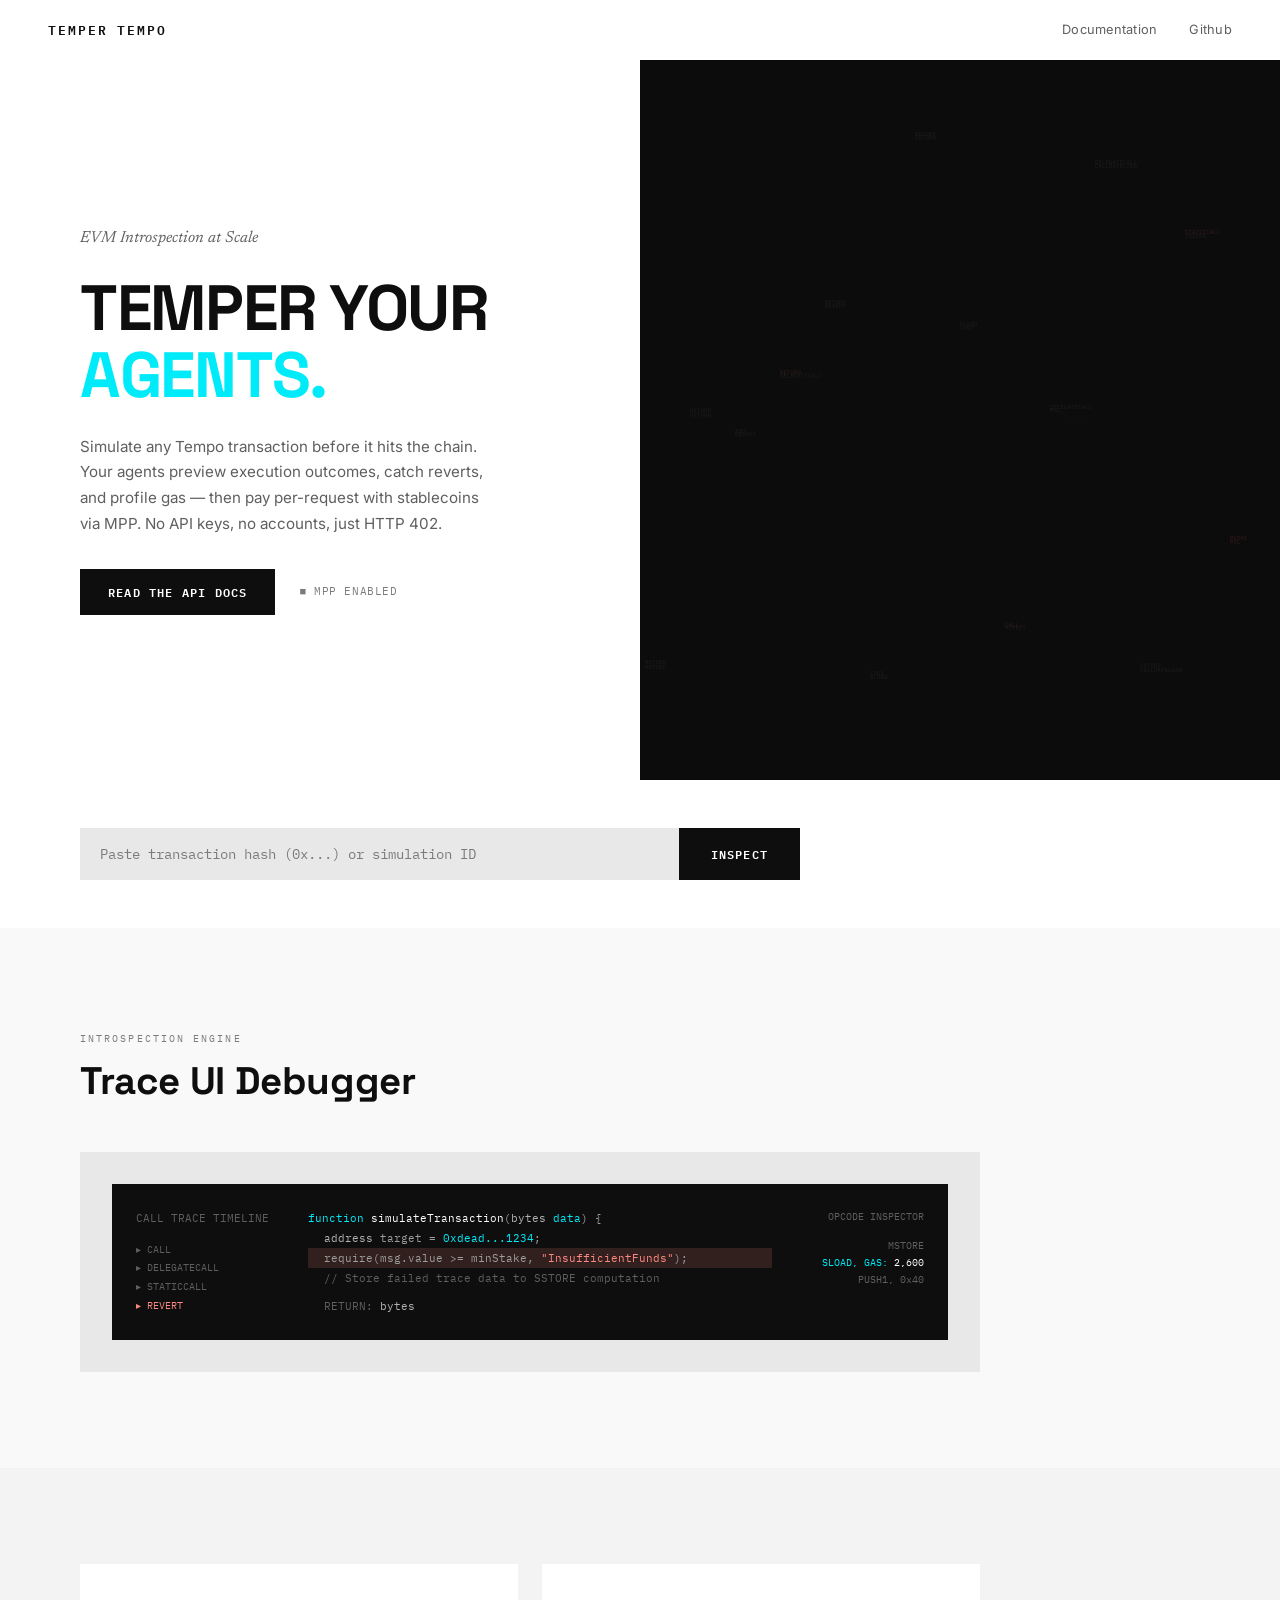
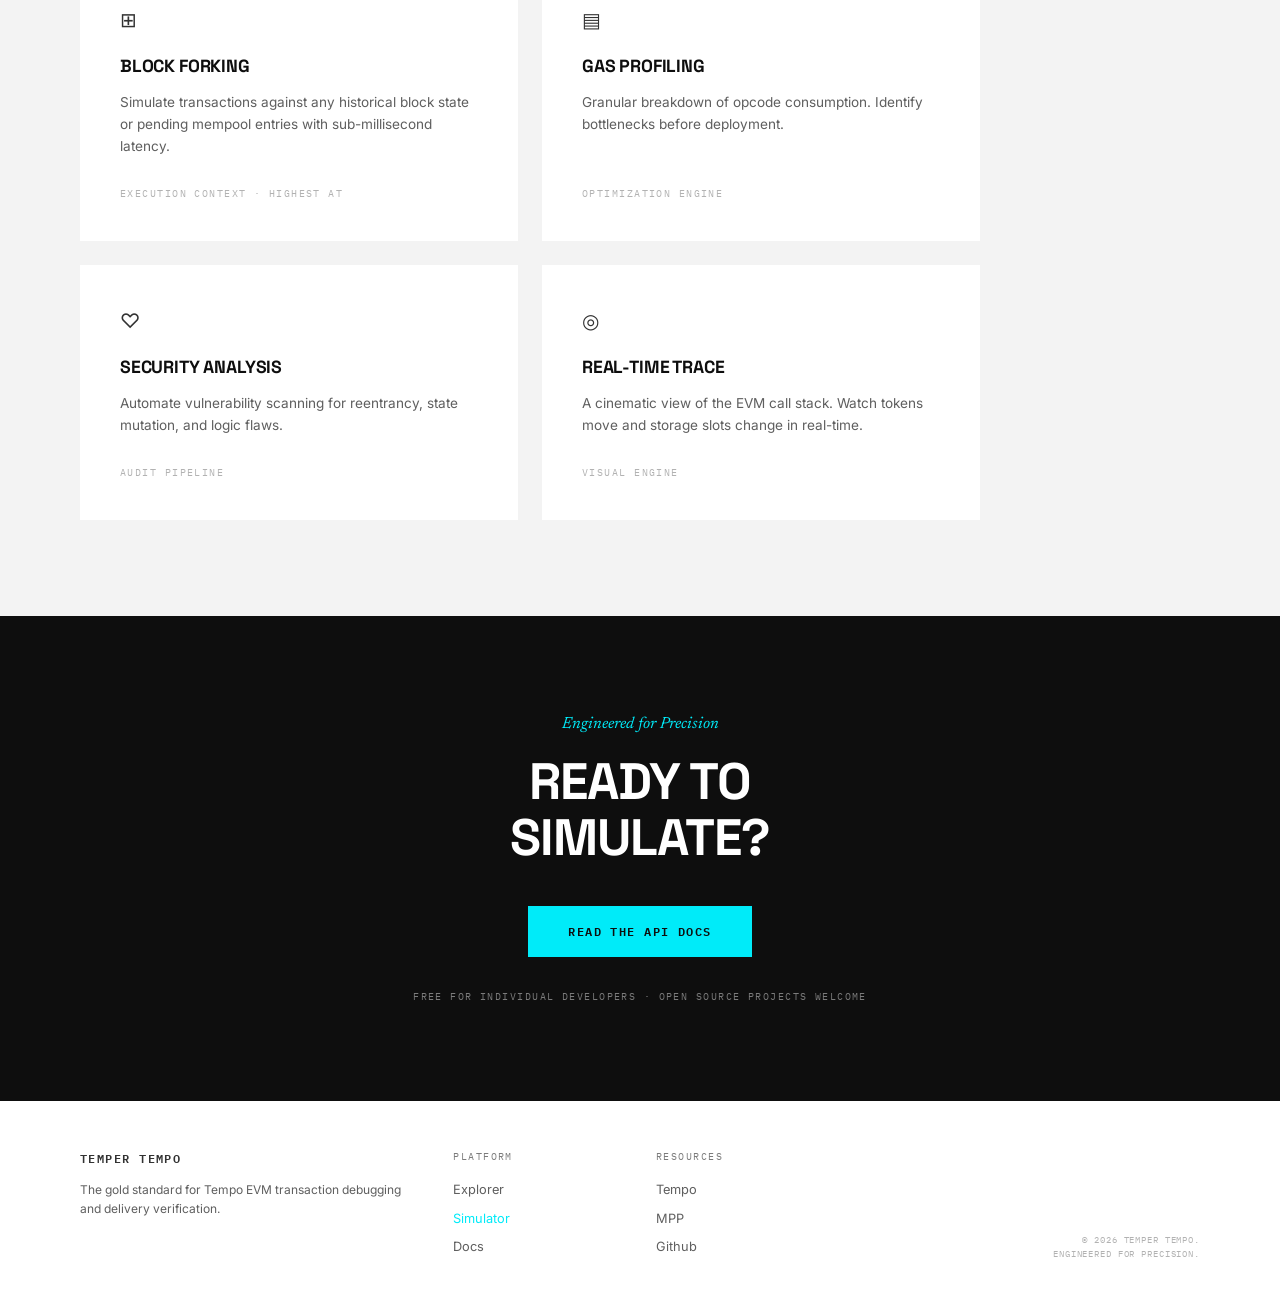
==== commit 29efa376: "Update hero: "Temper Your Agents" + MPP messaging Co-Authored-By: Claude Opus 4.6 (1M context) <nore" ====
--- a/web/index.html
+++ b/web/index.html
@@ -404,8 +404,8 @@
     <section class="hero">
         <div class="hero-content">
             <span class="hero-eyebrow">EVM Introspection at Scale</span>
-            <h1 class="hero-title">TEMPER YOUR<br><span class="accent">TEMPO.</span></h1>
-            <p class="hero-desc">Precision-engineered transaction simulation for the Tempo EVM. Preview execution outcomes, gas consumption, and state mutations before committing to the chain.</p>
+            <h1 class="hero-title">TEMPER YOUR<br><span class="accent">AGENTS.</span></h1>
+            <p class="hero-desc">Simulate any Tempo transaction before it hits the chain. Your agents preview execution outcomes, catch reverts, and profile gas — then pay per-request with stablecoins via MPP. No API keys, no accounts, just HTTP 402.</p>
             <div class="hero-actions">
                 <a href="/docs" class="btn-primary">Read the API Docs</a>
                 <span class="version-badge">&#9632; MPP ENABLED</span>
